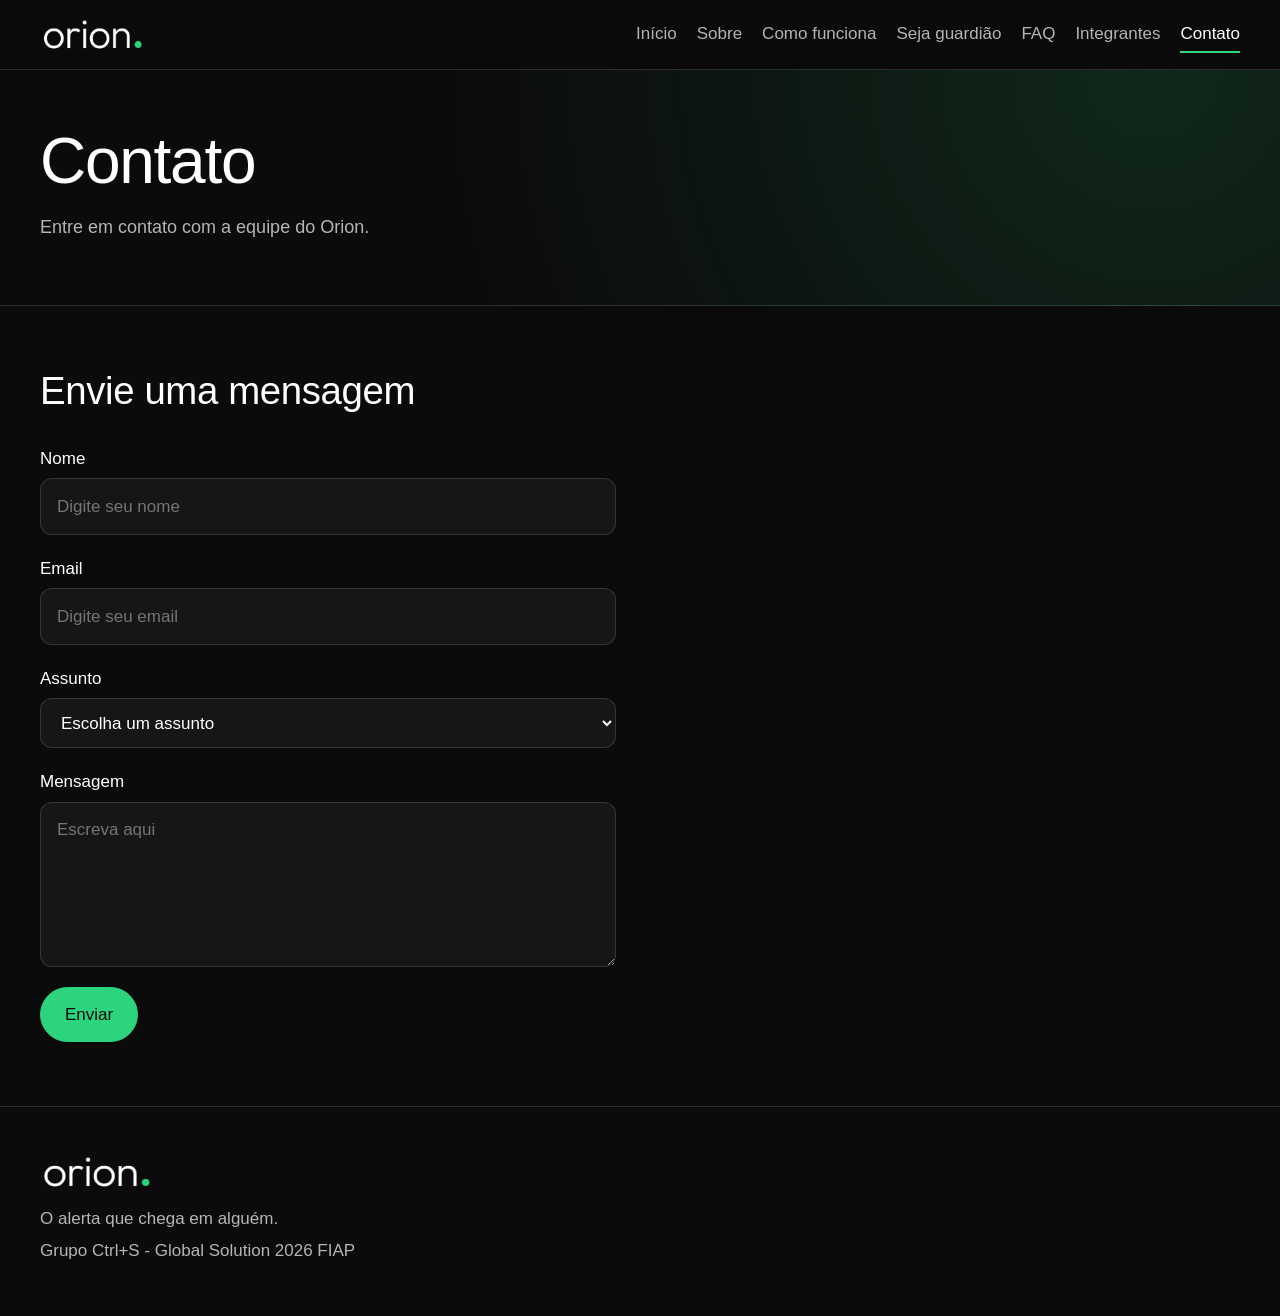
==== contato.html @ 168551e2 "Desenvolvimento do HTML e CSS para - site Orion (GS)" ====
<!DOCTYPE html>
<html lang="pt-BR">
<head>
    <meta charset="UTF-8">
    <meta name="viewport" content="width=device-width, initial-scale=1.0">
    <title>Contato | Orion</title>
    <link rel="stylesheet" href="./css/style.css">
</head>
<body>
    <header class="header">
        <img class="logo" src="./assets/img/orion-logo-escuro.png" alt="Logo da Orion"  width="1200" height="372">
        <!-- <button class="btn-menu" id="btn-open-menu">&#9776;</button> -->
        <nav class="menu">
            <a class="btn" href="index.html">Início</a>
            <a class="btn" href="sobre.html">Sobre</a>
            <a class="btn" href="funcionamento.html">Como funciona</a>
            <a class="btn" href="guardiao.html">Seja guardião</a>
            <a class="btn" href="faq.html">FAQ</a>
            <a class="btn" href="integrantes.html">Integrantes</a>
            <a class="btn ativo" href="contato.html">Contato</a>
        </nav>
    </header>

    <main>
        <header class="topo-pagina">
            <h1>Contato</h1>
            <p>Entre em contato com a equipe do Orion.</p>
        </header>
        <section class="secao" aria-labelledby="titulo-contato">
            <h2 id="titulo-contato">Envie uma mensagem</h2>
            <form class="formulario" id="form-contato" novalidate>
                <div class="form">
                    <label for="name">Nome</label>
                    <input required type="text" id="name" name="name" placeholder="Digite seu nome">
                </div>
                <div class="form">
                    <label for="email">Email</label>
                    <input inputmode="email" required type="email" id="email" name="email" placeholder="Digite seu email"> <!-- Required - Declara que é obrigatório -->
                </div>
                <div class="form">
                    <label for="assunto">Assunto</label>
                    <select id="assunto" name="assunto">
                        <option value="">Escolha um assunto</option>
                        <option value="duvida">Dúvida sobre o projeto</option>
                        <option value="sugestao">Sugestão</option>
                        <option value="outro">Outro assunto</option>
                    </select>
                </div>
                <div class="form">
                    <label for="mensagem">Mensagem</label>
                    <textarea id="mensagem" name="mensagem" rows="5" placeholder="Escreva aqui"></textarea>
                </div>
                <button class="botao" type="submit" id="submitbtn">Enviar</button>
            </form>
        </section>
    </main>

    <footer class="rodape">
        <img src="assets/img/orion-logo-escuro.png" alt="Orion" width="1200" height="372" class="rodape-logo">
        <p>O alerta que chega em alguém.</p>
        <p>Grupo Ctrl+S - Global Solution 2026 FIAP</p>
    </footer>

    <script src="./js/script.js"></script>
</body>
</html>
---- css/style.css ----
:root {
  /* Paleta do Orion */
    --cor-fundo: #0B0B0B;
    --cor-superficie: #161616;
    --cor-texto: #FFFFFF;
    --cor-texto-suave: #B5B5B5;
    --cor-principal: #2BD47D;         
    --cor-sobre-principal: #0B0B0B; 
    --cor-linha: rgba(255, 255, 255, 0.14);

    /* Tipografia */
    --fonte: "Outfit", "Segoe UI", Roboto, Arial, sans-serif;

    /* Espaços */
    --recuo: max(1.25rem, calc((100% - 75rem) / 2));
}

* {
    margin: 0; 
    padding: 0; 
    box-sizing: border-box; 
}

body {
  font-family: var(--fonte);
  font-size: 1.0625rem;
  line-height: 1.6;
  color: var(--cor-texto);
  background-color: var(--cor-fundo);
}

img, video {
  max-width: 100%;
  height: auto;
  display: block;
}

h1, h2, h3 { 
  line-height: 1.1; 
  margin-bottom: 1rem; 
}

h1 {
  font-size: clamp(2.25rem, 6vw, 4rem);
  font-weight: 300;
  letter-spacing: -0.02em;
}

h2 {
  font-size: clamp(1.6rem, 3.5vw, 2.4rem);
  font-weight: 400;
  letter-spacing: -0.01em;
}

h3 { 
  font-size: 1.25rem; 
  font-weight: 500; 
}

p { 
  margin-bottom: 1rem; 
  max-width: 65ch; 
}

a { 
  color: var(--cor-principal); 
  text-underline-offset: 0.2em; 
}

ul, ol { 
  list-style: none; 
}

.secao { 
  padding: 4rem var(--recuo) 0; 
}

main {
  padding-bottom: 4rem;
}


.header {
  position: sticky;
  top: 0;
  z-index: 10;
  display: flex;
  flex-wrap: wrap;
  align-items: center;
  justify-content: space-between;
  gap: 1rem;
  padding: 1rem var(--recuo);
  background-color: rgba(11, 11, 11, 0.9);
  border-bottom: 1px solid var(--cor-linha);
}

.logo {
  width: 6.5rem; 
}

.menu { 
  display: flex; 
  flex-wrap: wrap; 
  gap: 0.25rem 1.25rem; 
}

.menu .btn {
  padding: 0.25rem 0;
  color: var(--cor-texto-suave);
  text-decoration: none;
  border-bottom: 2px solid transparent;
}

.menu .btn:hover { 
  color: var(--cor-texto); 
}


.menu .ativo { 
  color: var(--cor-texto); 
  border-bottom-color: var(--cor-principal); 
}

.btn-menu, .carrossel-botao {
  width: 2.75rem;
  height: 2.75rem;
  font-size: 1.3rem;
  color: var(--cor-texto);
  background-color: var(--cor-superficie);
  border: 1px solid var(--cor-linha);
  border-radius: 50%;
  cursor: pointer;
}

.topo-pagina {
  padding: 3.5rem var(--recuo) 3rem;
  border-bottom: 1px solid var(--cor-linha);
  background: radial-gradient(circle at 90% 0%, rgba(43, 212, 125, 0.14), transparent 60%);
} 

.topo-pagina p {
  font-size: 1.125rem;
  color: var(--cor-texto-suave);
}

main > article {
  position: relative;
  overflow: hidden;
}

.radar-video {
  position: absolute;
  inset: 0;
  z-index: -2;
  width: 100%;
  height: 100%;
  object-fit: cover; /* cobre a área sem distorcer */
}

/* Véu escuro por cima do vídeo */
main > article::before {
  content: "";
  position: absolute;
  inset: 0;
  z-index: -1;
  background: linear-gradient(180deg, rgba(11, 11, 11, 0.4), rgba(11, 11, 11, 0.85) 75%, var(--cor-fundo));
}

.apresentação {
  display: flex;
  flex-direction: column;
  align-items: flex-start;
  justify-content: center;
  min-height: 85vh;
  padding: 4rem var(--recuo);
}

.apresentação h1 {
  max-width: 14ch;
  margin-bottom: 2rem;
  font-size: clamp(2.75rem, 8vw, 5.5rem);
  line-height: 1.02;
}

/* Etiqueta em pílula */
.etiqueta {
  display: inline-flex;
  align-items: center;
  gap: 0.5rem;
  margin-bottom: 1.5rem;
  padding: 0.35rem 0.9rem;
  font-size: 0.9rem;
  border: 1px solid var(--cor-linha);
  border-radius: 999px;
  background-color: rgba(255, 255, 255, 0.06);
}

.etiqueta::before {
  content: "";
  width: 0.5rem;
  height: 0.5rem;
  border-radius: 50%;
  background-color: var(--cor-principal);
}

.apresentacao-botoes {
  display: flex;
  flex-wrap: wrap;
  gap: 0.75rem;
  margin-bottom: 3rem;
}

.apresentacao-texto {
  max-width: 36rem;
  margin: 0;
  font-size: 1.125rem;
  color: var(--cor-texto-suave);
}

.problema { 
  padding: 3rem var(--recuo) 1rem; 
}

.problema h2 {
  font-size: 1rem;
  font-weight: 500;
  color: var(--cor-principal);
}

.problema-texto {
  max-width: 32em;
  margin: 0;
  font-size: clamp(1.35rem, 3vw, 2.1rem);
  font-weight: 300;
  line-height: 1.35;
}

.botao {
  padding: 0.8rem 1.5rem;
  font: inherit;
  font-weight: 500;
  color: var(--cor-sobre-principal);
  text-decoration: none;
  background-color: var(--cor-principal);
  border: 1px solid var(--cor-principal);
  border-radius: 999px;
  cursor: pointer;
  transition: transform 0.2s;
}

.botao:hover { 
  transform: translateY(-3px); 
}

.botao-secundario {
  color: var(--cor-texto);
  background-color: transparent;
  border-color: var(--cor-linha);
}

.dados li, .areas li, .faq-item {
  padding: 1.5rem;
  background-color: var(--cor-superficie);
  border: 1px solid transparent;
  border-radius: 1rem;
}

.dados, .areas, .passos {
  display: grid;
  gap: 1rem;
  margin-top: 2rem;
}

.dados li, .areas p, .passos p, .faq-item p, .integrante p { 
  color: var(--cor-texto-suave); 
}

/* Número grande em destaque */
.dados strong {
  display: block;
  margin-bottom: 0.5rem;
  font-size: clamp(2rem, 3.5vw, 2.5rem);
  font-weight: 300;
  line-height: 1.1;
  color: var(--cor-principal);
}

.faq { 
  display: grid; 
  gap: 1rem; 
}

.faq-item { 
  max-width: 48rem; 
}
.faq-item h3 { 
  margin-bottom: 0.5rem; 
}

/* Vídeo do simulador */
.simulador-video {
  width: 100%;
  max-width: 56rem;
  aspect-ratio: 16 / 9;
  object-fit: cover;
  margin-top: 1.5rem;
  background-color: var(--cor-superficie);
  border: 1px solid var(--cor-linha);
  border-radius: 1rem;
}

/* Formulários (contato e seja guardião) */
.formulario {
  display: grid;
  gap: 1.25rem;
  max-width: 36rem;
  margin-top: 2rem;
}

.campo, .form { 
  display: grid; 
  gap: 0.4rem; 
}

label { 
  font-weight: 500; 
}

input, select, textarea {
  width: 100%;
  padding: 0.85rem 1rem;
  font: inherit;
  color: var(--cor-texto);
  background-color: var(--cor-superficie);
  border: 1px solid var(--cor-linha);
  border-radius: 0.75rem;
}

input:focus, select:focus, textarea:focus { 
  outline: none;
  border-color: var(--cor-principal); 
}

textarea { 
  resize: vertical; 
}
.formulario .botao { 
  justify-self: start; 
}

/* Carrossel */
.carrossel {
  margin-bottom: 2rem;
}

.carrossel-area {
  display: flex;
  align-items: center;
  justify-content: center;
  height: calc(210px * 1.8);
  perspective: 1200px;
  overflow-x: clip;
  gap: 1rem;
}

.carrossel-anel {
  position: relative;
  width: 210px;
  height: 210px;
  transform-style: preserve-3d;
  transition: transform 1s ease;
}

.carrossel-foto {
  position: absolute;
  inset: 0;
  width: 100%;
  height: 100%;
  object-fit: cover;
  border-radius: 12px;
  backface-visibility: hidden; /* esconde as fotos viradas de costas */
  filter: brightness(0.4);     /* as fotos dos lados ficam escuras */
  cursor: pointer;
  transition: filter 0.6s ease;
}

/* A foto da frente fica com o brilho normal */
.carrossel-foto.frente {
  filter: none;
}

.carrossel-foto:nth-child(1) { 
  transform: rotateY(0deg) translateZ(280px); 
}
.carrossel-foto:nth-child(2) { 
  transform: rotateY(45deg) translateZ(280px); 
}
.carrossel-foto:nth-child(3) { 
  transform: rotateY(90deg) translateZ(280px); 
}
.carrossel-foto:nth-child(4) { 
  transform: rotateY(135deg) translateZ(280px); 
}
.carrossel-foto:nth-child(5) { 
  transform: rotateY(180deg) translateZ(280px); 
}
.carrossel-foto:nth-child(6) { 
  transform: rotateY(225deg) translateZ(280px); 
}
.carrossel-foto:nth-child(7) { 
  transform: rotateY(270deg) translateZ(280px); 
}
.carrossel-foto:nth-child(8) { 
  transform: rotateY(315deg) translateZ(280px); 
}

/* Botões embaixo do carrossel */
.carrossel-controles {
  display: flex;
  justify-content: center;
  gap: 1rem;
}

.carrossel-botao {
  width: 2.75rem;
  height: 2.75rem;
  font-size: 1.1rem;
  color: var(--cor-texto);
  background-color: var(--cor-superficie);
  border-radius: 50%;
  cursor: pointer;
}

.carrossel-botao:hover {
  color: var(--cor-sobre-principal);
  background-color: var(--cor-principal);
}

/* Dados do integrante: só aparece o da foto da frente */
.integrante {
  display: none;
  text-align: center;
}

.integrante.ativo {
  display: block;
  animation: aparecer 0.5s ease-out;
}

.integrante h2 {
  font-size: 1.4rem;
  margin-bottom: 0.25rem;
}

.integrante p {
  margin-inline: auto;
}

.integrante-links {
  display: flex;
  flex-wrap: wrap;
  justify-content: center;
  gap: 0.5rem 1.25rem;
  margin: 0;
  padding: 0;
  list-style: none;
}

.integrante-links a {
  overflow-wrap: anywhere;
}

/* Rodapé */
.rodape {
  padding: 3rem var(--recuo);
  color: var(--cor-texto-suave);
  border-top: 1px solid var(--cor-linha);
}

.rodape-logo { 
  width: 7rem; margin-bottom: 1rem; 
}
.rodape p { 
  margin-bottom: 0.25rem; 
}
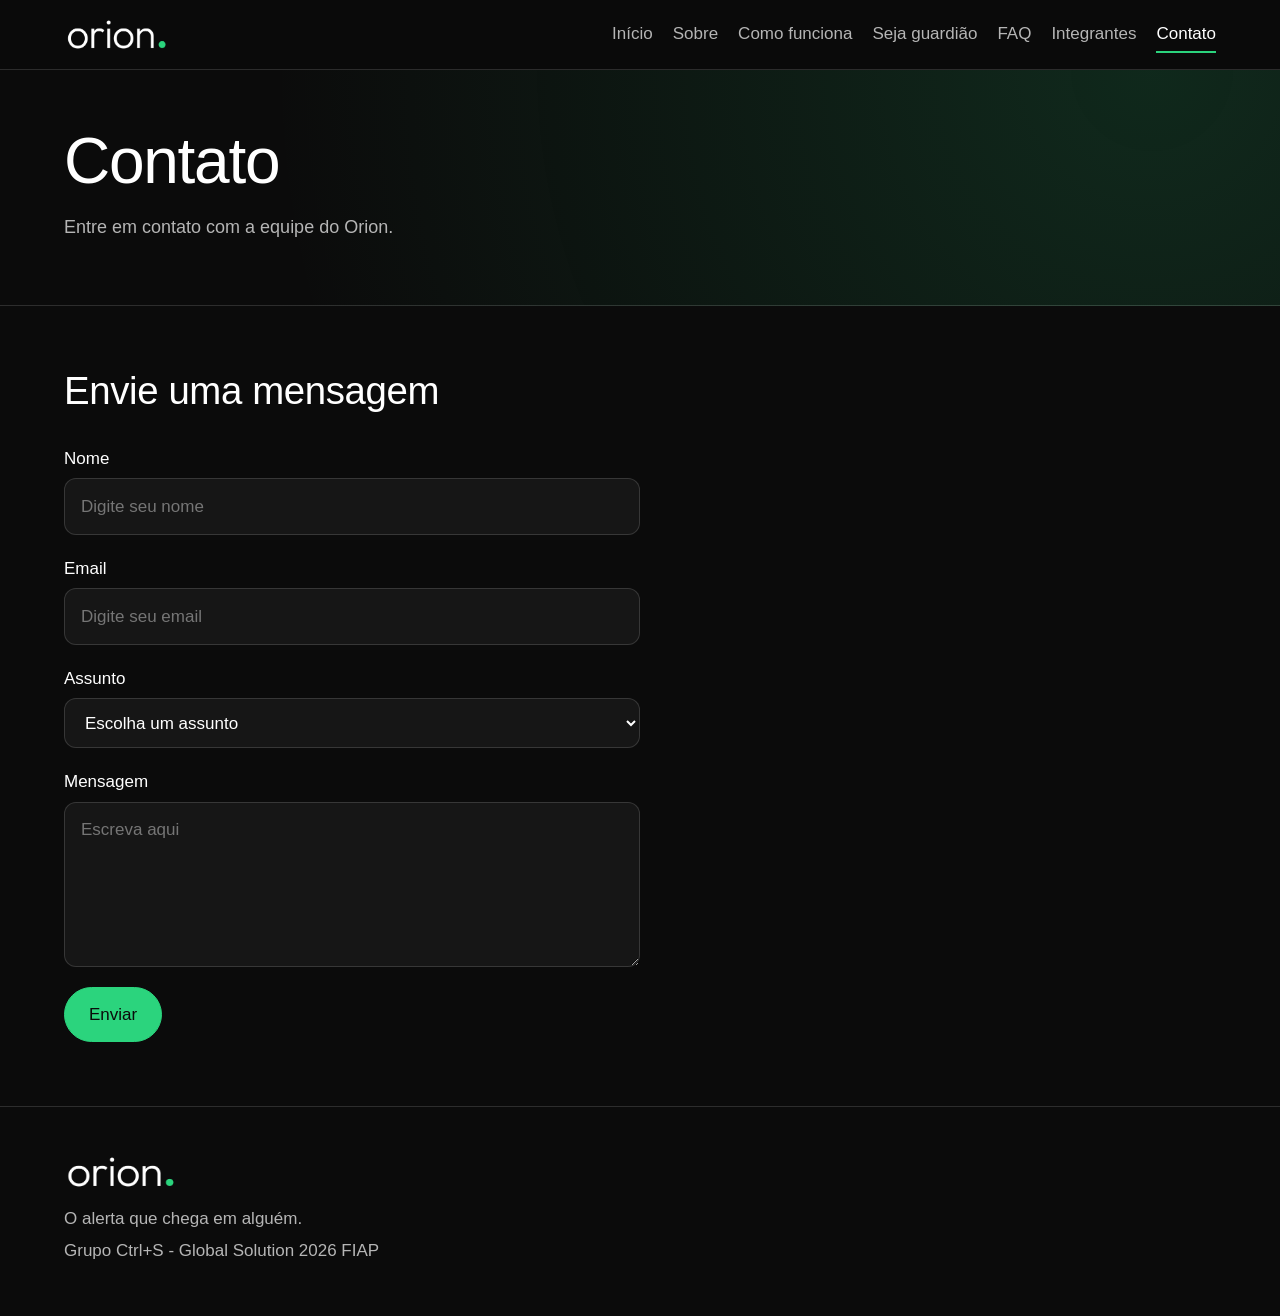
==== commit 16e738f8: "layout responsivo e interatividade com JavaScript." ====
--- a/contato.html
+++ b/contato.html
@@ -1,15 +1,18 @@
 <!DOCTYPE html>
 <html lang="pt-BR">
+
 <head>
     <meta charset="UTF-8">
     <meta name="viewport" content="width=device-width, initial-scale=1.0">
     <title>Contato | Orion</title>
+    <link rel="icon" href="./assets/img/apple-touch-icon-180.png" type="image/png">
     <link rel="stylesheet" href="./css/style.css">
 </head>
+
 <body>
     <header class="header">
-        <img class="logo" src="./assets/img/orion-logo-escuro.png" alt="Logo da Orion"  width="1200" height="372">
-        <!-- <button class="btn-menu" id="btn-open-menu">&#9776;</button> -->
+        <img class="logo" src="./assets/img/orion-logo-escuro.png" alt="Logo da Orion" width="1200" height="372">
+        <button class="btn-menu" id="btn-open-menu">&#9776;</button>
         <nav class="menu">
             <a class="btn" href="index.html">Início</a>
             <a class="btn" href="sobre.html">Sobre</a>
@@ -26,16 +29,17 @@
             <h1>Contato</h1>
             <p>Entre em contato com a equipe do Orion.</p>
         </header>
-        <section class="secao" aria-labelledby="titulo-contato">
+        <section class="secao">
             <h2 id="titulo-contato">Envie uma mensagem</h2>
             <form class="formulario" id="form-contato" novalidate>
                 <div class="form">
-                    <label for="name">Nome</label>
-                    <input required type="text" id="name" name="name" placeholder="Digite seu nome">
+                    <label for="nome">Nome</label>
+                    <input required type="text" id="nome" name="nome" placeholder="Digite seu nome">
                 </div>
                 <div class="form">
                     <label for="email">Email</label>
-                    <input inputmode="email" required type="email" id="email" name="email" placeholder="Digite seu email"> <!-- Required - Declara que é obrigatório -->
+                    <input inputmode="email" required type="email" id="email" name="email"
+                        placeholder="Digite seu email"> <!-- Required - Declara que é obrigatório -->
                 </div>
                 <div class="form">
                     <label for="assunto">Assunto</label>
@@ -62,5 +66,7 @@
     </footer>
 
     <script src="./js/script.js"></script>
+    <script src="./js/formContato.js"></script>
 </body>
+
 </html>
--- a/css/style.css
+++ b/css/style.css
@@ -1,24 +1,27 @@
 :root {
   /* Paleta do Orion */
-    --cor-fundo: #0B0B0B;
-    --cor-superficie: #161616;
-    --cor-texto: #FFFFFF;
-    --cor-texto-suave: #B5B5B5;
-    --cor-principal: #2BD47D;         
-    --cor-sobre-principal: #0B0B0B; 
-    --cor-linha: rgba(255, 255, 255, 0.14);
-
-    /* Tipografia */
-    --fonte: "Outfit", "Segoe UI", Roboto, Arial, sans-serif;
-
-    /* Espaços */
-    --recuo: max(1.25rem, calc((100% - 75rem) / 2));
+  --cor-fundo: #0B0B0B;
+  --cor-superficie: #161616;
+  --cor-texto: #FFFFFF;
+  --cor-texto-suave: #B5B5B5;
+  --cor-principal: #2BD47D;
+  --cor-sobre-principal: #0B0B0B;
+  --cor-linha: rgba(255, 255, 255, 0.14);
+  --cor-erro: #E53935;
+
+  /* Tipografia */
+  --fonte: "Outfit", "Segoe UI", Roboto, Arial, sans-serif;
+
+  /* Espaços */
+  --margem: 1.25rem;
+  --largura-max: 72rem;
+  --recuo: max(var(--margem), calc((100% - var(--largura-max)) / 2));
 }
 
 * {
-    margin: 0; 
-    padding: 0; 
-    box-sizing: border-box; 
+  margin: 0;
+  padding: 0;
+  box-sizing: border-box;
 }
 
 body {
@@ -29,15 +32,18 @@
   background-color: var(--cor-fundo);
 }
 
-img, video {
+img,
+video {
   max-width: 100%;
   height: auto;
   display: block;
 }
 
-h1, h2, h3 { 
-  line-height: 1.1; 
-  margin-bottom: 1rem; 
+h1,
+h2,
+h3 {
+  line-height: 1.1;
+  margin-bottom: 1rem;
 }
 
 h1 {
@@ -52,33 +58,33 @@
   letter-spacing: -0.01em;
 }
 
-h3 { 
-  font-size: 1.25rem; 
-  font-weight: 500; 
-}
-
-p { 
-  margin-bottom: 1rem; 
-  max-width: 65ch; 
-}
-
-a { 
-  color: var(--cor-principal); 
-  text-underline-offset: 0.2em; 
-}
-
-ul, ol { 
-  list-style: none; 
-}
-
-.secao { 
-  padding: 4rem var(--recuo) 0; 
+h3 {
+  font-size: 1.25rem;
+  font-weight: 500;
+}
+
+p {
+  margin-bottom: 1rem;
+  max-width: 65ch;
+}
+
+a {
+  color: var(--cor-principal);
+  text-underline-offset: 0.2em;
+}
+
+ul,
+ol {
+  list-style: none;
 }
 
 main {
   padding-bottom: 4rem;
 }
 
+.secao {
+  padding: 4rem var(--recuo) 0;
+}
 
 .header {
   position: sticky;
@@ -95,13 +101,13 @@
 }
 
 .logo {
-  width: 6.5rem; 
-}
-
-.menu { 
-  display: flex; 
-  flex-wrap: wrap; 
-  gap: 0.25rem 1.25rem; 
+  width: 6.5rem;
+}
+
+.menu {
+  display: flex;
+  flex-wrap: wrap;
+  gap: 0.25rem 1.25rem;
 }
 
 .menu .btn {
@@ -111,17 +117,18 @@
   border-bottom: 2px solid transparent;
 }
 
-.menu .btn:hover { 
-  color: var(--cor-texto); 
-}
-
-
-.menu .ativo { 
-  color: var(--cor-texto); 
-  border-bottom-color: var(--cor-principal); 
-}
-
-.btn-menu, .carrossel-botao {
+.menu .btn:hover {
+  color: var(--cor-texto);
+}
+
+
+.menu .ativo {
+  color: var(--cor-texto);
+  border-bottom-color: var(--cor-principal);
+}
+
+.btn-menu,
+.carrossel-botao {
   width: 2.75rem;
   height: 2.75rem;
   font-size: 1.3rem;
@@ -132,18 +139,22 @@
   cursor: pointer;
 }
 
+.btn-menu {
+  display: none;
+}
+
 .topo-pagina {
   padding: 3.5rem var(--recuo) 3rem;
   border-bottom: 1px solid var(--cor-linha);
-  background: radial-gradient(circle at 90% 0%, rgba(43, 212, 125, 0.14), transparent 60%);
-} 
+  background: radial-gradient(circle at 90% 0%, rgba(43, 212, 125, 0.15), transparent 75%);
+}
 
 .topo-pagina p {
   font-size: 1.125rem;
   color: var(--cor-texto-suave);
 }
 
-main > article {
+main>article {
   position: relative;
   overflow: hidden;
 }
@@ -154,11 +165,12 @@
   z-index: -2;
   width: 100%;
   height: 100%;
-  object-fit: cover; /* cobre a área sem distorcer */
+  object-fit: cover;
+  /* cobre a área sem distorcer */
 }
 
 /* Véu escuro por cima do vídeo */
-main > article::before {
+main>article::before {
   content: "";
   position: absolute;
   inset: 0;
@@ -176,7 +188,7 @@
 }
 
 .apresentação h1 {
-  max-width: 14ch;
+  max-width: 15ch;
   margin-bottom: 2rem;
   font-size: clamp(2.75rem, 8vw, 5.5rem);
   line-height: 1.02;
@@ -217,8 +229,8 @@
   color: var(--cor-texto-suave);
 }
 
-.problema { 
-  padding: 3rem var(--recuo) 1rem; 
+.problema {
+  padding: 5rem var(--recuo) 1rem;
 }
 
 .problema h2 {
@@ -228,14 +240,15 @@
 }
 
 .problema-texto {
-  max-width: 32em;
+  max-width: 34em;
   margin: 0;
-  font-size: clamp(1.35rem, 3vw, 2.1rem);
+  font-size: clamp(1.35rem, 3vw, 2rem);
   font-weight: 300;
   line-height: 1.35;
 }
 
 .botao {
+  align-items: center;
   padding: 0.8rem 1.5rem;
   font: inherit;
   font-weight: 500;
@@ -248,8 +261,8 @@
   transition: transform 0.2s;
 }
 
-.botao:hover { 
-  transform: translateY(-3px); 
+.botao:hover {
+  transform: translateY(-3px);
 }
 
 .botao-secundario {
@@ -258,21 +271,29 @@
   border-color: var(--cor-linha);
 }
 
-.dados li, .areas li, .faq-item {
+.dados li,
+.areas li,
+.faq-item {
   padding: 1.5rem;
   background-color: var(--cor-superficie);
   border: 1px solid transparent;
   border-radius: 1rem;
 }
 
-.dados, .areas, .passos {
+.dados,
+.areas,
+.passos {
   display: grid;
   gap: 1rem;
   margin-top: 2rem;
 }
 
-.dados li, .areas p, .passos p, .faq-item p, .integrante p { 
-  color: var(--cor-texto-suave); 
+.dados li,
+.areas p,
+.passos p,
+.faq-item p,
+.integrante p {
+  color: var(--cor-texto-suave);
 }
 
 /* Número grande em destaque */
@@ -285,16 +306,45 @@
   color: var(--cor-principal);
 }
 
-.faq { 
-  display: grid; 
-  gap: 1rem; 
-}
-
-.faq-item { 
-  max-width: 48rem; 
-}
-.faq-item h3 { 
-  margin-bottom: 0.5rem; 
+.areas li:hover {
+  border-color: var(--cor-principal);
+}
+
+.areas a {
+  color: var(--cor-texto);
+  text-decoration-color: var(--cor-principal);
+}
+
+.areas p,
+.faq-item p {
+  margin: 0;
+}
+
+.passos li {
+  counter-increment: passo;
+  padding-top: 1rem;
+  border-top: 1px solid var(--cor-linha);
+}
+
+.passos li::before {
+  content: counter(passo, decimal-leading-zero);
+  /* 01, 02, 03 */
+  display: block;
+  margin-bottom: 0.75rem;
+  color: var(--cor-principal);
+}
+
+.faq {
+  display: grid;
+  gap: 1rem;
+}
+
+.faq-item {
+  max-width: 48rem;
+}
+
+.faq-item h3 {
+  margin-bottom: 0.5rem;
 }
 
 /* Vídeo do simulador */
@@ -317,16 +367,19 @@
   margin-top: 2rem;
 }
 
-.campo, .form { 
-  display: grid; 
-  gap: 0.4rem; 
-}
-
-label { 
-  font-weight: 500; 
-}
-
-input, select, textarea {
+.campo,
+.form {
+  display: grid;
+  gap: 0.4rem;
+}
+
+label {
+  font-weight: 500;
+}
+
+input,
+select,
+textarea {
   width: 100%;
   padding: 0.85rem 1rem;
   font: inherit;
@@ -336,16 +389,19 @@
   border-radius: 0.75rem;
 }
 
-input:focus, select:focus, textarea:focus { 
+input:focus,
+select:focus,
+textarea:focus {
   outline: none;
-  border-color: var(--cor-principal); 
-}
-
-textarea { 
-  resize: vertical; 
-}
-.formulario .botao { 
-  justify-self: start; 
+  border-color: var(--cor-principal);
+}
+
+textarea {
+  resize: vertical;
+}
+
+.formulario .botao {
+  justify-self: start;
 }
 
 /* Carrossel */
@@ -378,8 +434,10 @@
   height: 100%;
   object-fit: cover;
   border-radius: 12px;
-  backface-visibility: hidden; /* esconde as fotos viradas de costas */
-  filter: brightness(0.4);     /* as fotos dos lados ficam escuras */
+  backface-visibility: hidden;
+  /* esconde as fotos viradas de costas */
+  filter: brightness(0.4);
+  /* as fotos dos lados ficam escuras */
   cursor: pointer;
   transition: filter 0.6s ease;
 }
@@ -389,29 +447,36 @@
   filter: none;
 }
 
-.carrossel-foto:nth-child(1) { 
-  transform: rotateY(0deg) translateZ(280px); 
-}
-.carrossel-foto:nth-child(2) { 
-  transform: rotateY(45deg) translateZ(280px); 
-}
-.carrossel-foto:nth-child(3) { 
-  transform: rotateY(90deg) translateZ(280px); 
-}
-.carrossel-foto:nth-child(4) { 
-  transform: rotateY(135deg) translateZ(280px); 
-}
-.carrossel-foto:nth-child(5) { 
-  transform: rotateY(180deg) translateZ(280px); 
-}
-.carrossel-foto:nth-child(6) { 
-  transform: rotateY(225deg) translateZ(280px); 
-}
-.carrossel-foto:nth-child(7) { 
-  transform: rotateY(270deg) translateZ(280px); 
-}
-.carrossel-foto:nth-child(8) { 
-  transform: rotateY(315deg) translateZ(280px); 
+.carrossel-foto:nth-child(1) {
+  transform: rotateY(0deg) translateZ(280px);
+}
+
+.carrossel-foto:nth-child(2) {
+  transform: rotateY(45deg) translateZ(280px);
+}
+
+.carrossel-foto:nth-child(3) {
+  transform: rotateY(90deg) translateZ(280px);
+}
+
+.carrossel-foto:nth-child(4) {
+  transform: rotateY(135deg) translateZ(280px);
+}
+
+.carrossel-foto:nth-child(5) {
+  transform: rotateY(180deg) translateZ(280px);
+}
+
+.carrossel-foto:nth-child(6) {
+  transform: rotateY(225deg) translateZ(280px);
+}
+
+.carrossel-foto:nth-child(7) {
+  transform: rotateY(270deg) translateZ(280px);
+}
+
+.carrossel-foto:nth-child(8) {
+  transform: rotateY(315deg) translateZ(280px);
 }
 
 /* Botões embaixo do carrossel */
@@ -477,9 +542,104 @@
   border-top: 1px solid var(--cor-linha);
 }
 
-.rodape-logo { 
-  width: 7rem; margin-bottom: 1rem; 
-}
-.rodape p { 
-  margin-bottom: 0.25rem; 
+.rodape-logo {
+  width: 7rem;
+  margin-bottom: 1rem;
+}
+
+.rodape p {
+  margin-bottom: 0.25rem;
+}
+
+/*Validação do formulário*/
+.erro {
+  border-color: var(--cor-erro);
+}
+
+/* Tablet: a partir de 768 px */
+@media (min-width: 768px) {
+  :root {
+    --margem: 2.5rem;
+  }
+
+  .dados,
+  .passos {
+    grid-template-columns: repeat(3, 1fr);
+  }
+
+  .areas {
+    grid-template-columns: repeat(2, 1fr);
+  }
+}
+
+/* Telas menores (< 992px) */
+@media (max-width: 991px) {
+  .menu {
+    position: fixed;
+    top: 0;
+    right: -100%;
+    width: 280px;
+    height: 40vh;
+    background: rgba(0, 0, 0, 0.95);
+    border-radius: 2rem;
+    flex-direction: column;
+    justify-content: flex-start;
+    padding-top: 35px;
+    align-items: center;
+    gap: 10px;
+    z-index: 1000;
+    transition: right 0.3s ease-in-out;
+  }
+
+  .menu.ativo-menu {
+    right: 0;
+  }
+
+  .menu .btn {
+    width: 90%;
+    font-size: 18px;
+    text-align: center;
+  }
+
+  .btn-menu {
+    display: block;
+    z-index: 1001;
+  }
+}
+
+/* Telas menores (< 400px) */
+@media (max-width: 400px) {
+  .menu {
+    width: 260px;
+    height: 50vh;
+  }
+
+  .menu .btn {
+    font-size: 16px;
+  }
+
+  @media (max-width: 380px) {
+    .menu {
+      height: 55vh;
+    }
+  }
+
+  @media (max-width: 360px) {
+    .menu {
+      height: 45vh;
+    }
+  }
+}
+
+/* Desktop: a partir de 1024 px */
+@media (min-width: 1024px) {
+
+  .apresentação {
+    min-height: calc(100vh - 4.5rem); /* */
+  }
+
+  .areas,
+  .integrantes {
+    grid-template-columns: repeat(4, 1fr);
+  }
 }
